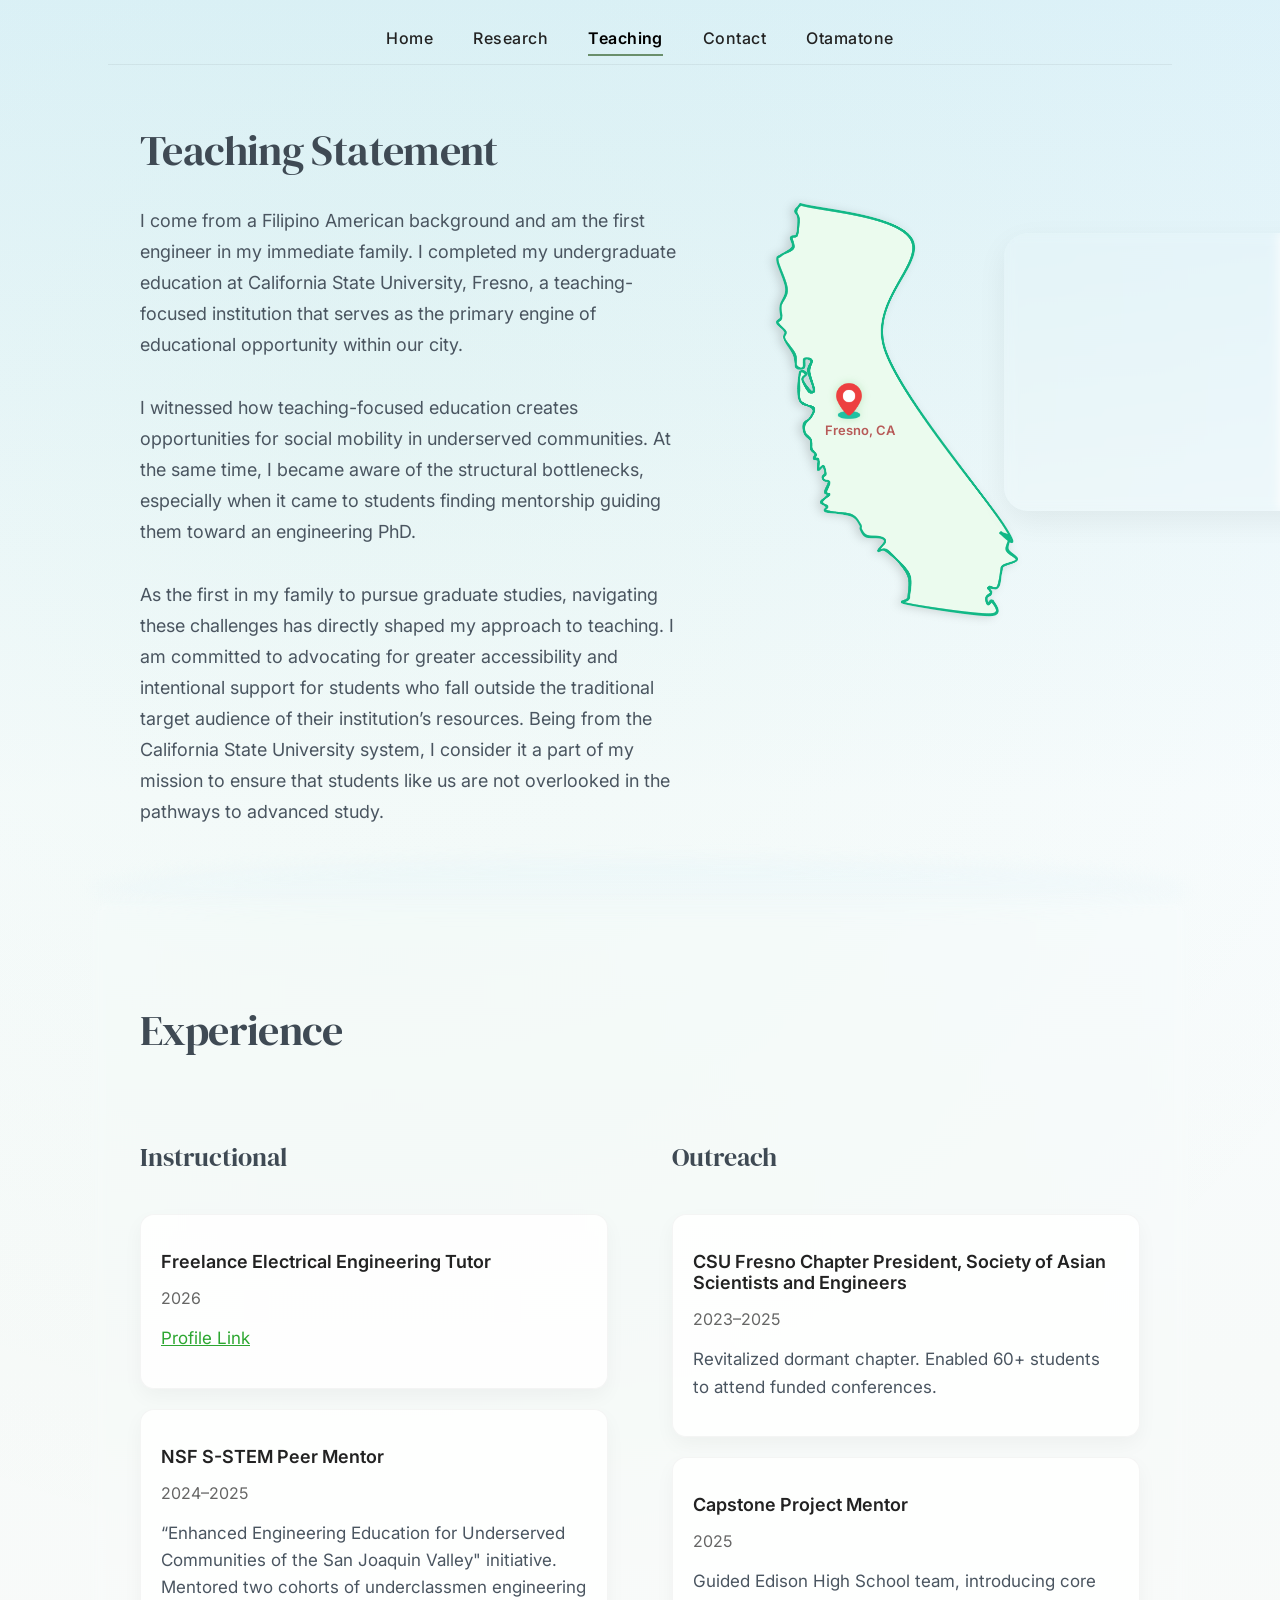
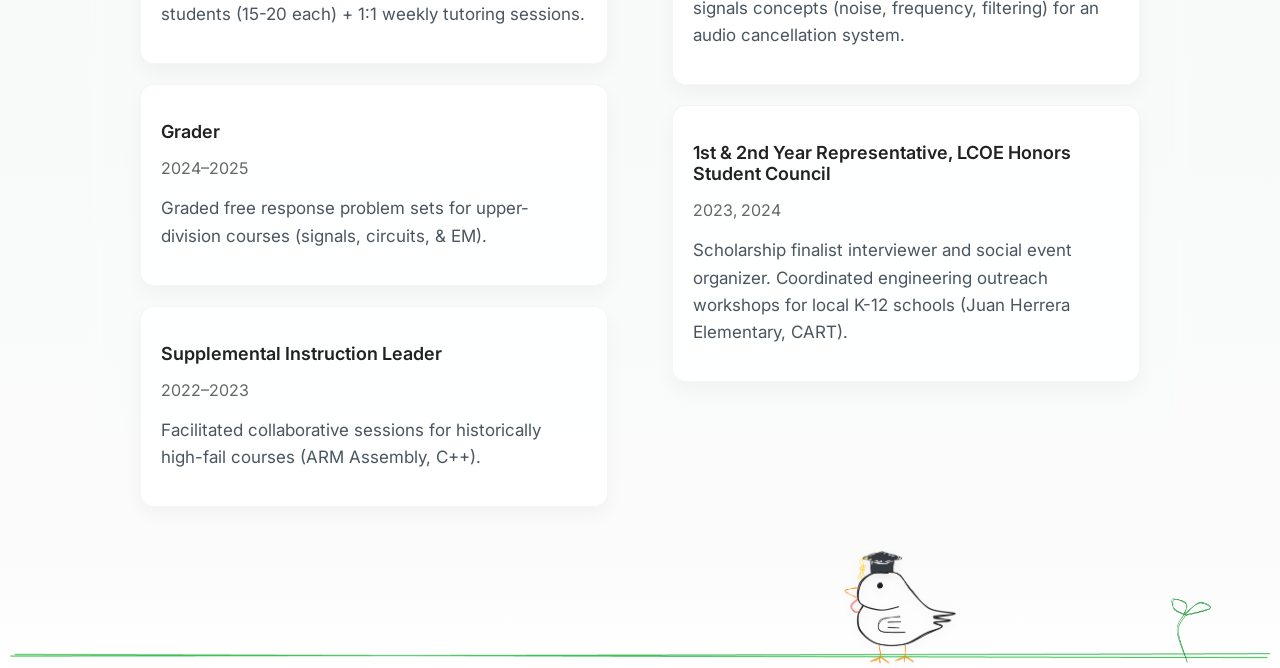
==== teaching.html @ c02e7fc0 "Add files via upload" ====
<!DOCTYPE html>
<html lang="en">
<head>
    <meta charset="UTF-8">
    <meta name="viewport" content="width=device-width, initial-scale=1.0">
    <link rel="stylesheet" href="style.css">
    <title>Joseph Igot</title>
    <link href="https://fonts.googleapis.com/css2?family=DM+Serif+Display&display=swap" rel="stylesheet">
    <link
    rel="stylesheet"
    href="https://cdnjs.cloudflare.com/ajax/libs/font-awesome/6.5.2/css/all.min.css"/>
    <link href="https://fonts.googleapis.com/css2?family=Inter&display=swap" rel="stylesheet">

</head>
<body class="teaching-page">

    <!-- Site Header -->
    <header>
        <div class="navigation">
            <nav>
                <a href="index.html">Home</a>
                <a href="research.html">Research</a>
                <a href="teaching.html" class="active">Teaching</a>
                <a href="mailto:ji32@rice.edu?subject=Website%20Contact">Contact</a>
                <a href="otamatone.html">Otamatone</a>
            </nav>
        </div>
    </header>

    <!-- Homepage -->
    <section id = "teaching">
        <div class="teaching-top" id="teaching-top">
            <div class="teaching-statement">
                <h1 class="teaching-statement-title">Teaching Statement</h1>
                <p class="teaching-statement-text">
                    I come from a Filipino American background and am the first engineer
                    in my immediate family. I completed my undergraduate education at 
                    California State University, Fresno, a teaching-focused institution that 
                    serves as the primary engine of educational opportunity within our city.
                </p>
                <p class="teaching-statement-text">
                    I witnessed how teaching-focused education creates opportunities for social 
                    mobility in underserved communities. At the same time, I became aware of the 
                    structural bottlenecks, especially when it came to students finding mentorship 
                    guiding them toward an engineering PhD.
                </p>
                <p class="teaching-statement-text">
                    As the first in my family to pursue graduate studies, navigating these challenges 
                    has directly shaped my approach to teaching. I am committed to advocating for greater 
                    accessibility and intentional support for students who fall outside the traditional 
                    target audience of their institution’s resources. Being from the California State 
                    University system, I consider it a part of my mission to ensure that students like us 
                    are not overlooked in the pathways to advanced study.
                </p>
            </div>

            <div class="california">
                <div class="california-figure">
                    <div class="california-visual">
                        <img src="pictures/california.png" class="california-map" alt="California outline">

                        <button
                            class="california-pin"
                            type="button"
                            aria-label="Show Fresno State gallery"
                            aria-expanded="false"
                            aria-controls="fresno-gallery">
                            <img src="pictures/pin.png" alt="">
                        </button>

                        <div class="map-label">Fresno, CA</div>
                    </div>

                    <div class="map-gallery" id="fresno-gallery" aria-hidden="true">
                        <button class="gallery-arrow gallery-prev" type="button" aria-label="Previous image">‹</button>

                        <div class="gallery-track">
                            <img src="pictures/fresno-1.jpg" class="gallery-image active" alt="Aerial view of Fresno State campus">
                            <img src="pictures/fresno-2.jpg" class="gallery-image" alt="Graduation portrait">
                            <img src="pictures/fresno-3.jpg" class="gallery-image" alt="Society of Asian Scientists and Engineers">
                            <img src="pictures/fresno-4.jpg" class="gallery-image" alt="Supplemental instruction">
                            <img src="pictures/fresno-5.jpg" class="gallery-image" alt="Math research group">
                        </div>

                        <button class="gallery-arrow gallery-next" type="button" aria-label="Next image">›</button>

                        <div class="gallery-dots">
                            <button class="gallery-dot active" type="button" aria-label="Go to image 1"></button>
                            <button class="gallery-dot" type="button" aria-label="Go to image 2"></button>
                            <button class="gallery-dot" type="button" aria-label="Go to image 3"></button>
                            <button class="gallery-dot" type="button" aria-label="Go to image 4"></button>
                            <button class="gallery-dot" type="button" aria-label="Go to image 5"></button>
                        </div>
                    </div>
                </div>
            </div>
        </div>
       
        <div class="teaching-experience" id="teaching-experience">
            <h1 class="teaching-experience-title">Experience</h1>
            <div class="teaching-experience-columns">
                <div class="teaching-experience-group">
                    <h2 class="teaching-experience-group-title">Instructional</h2>

                    <div class="teaching-experience-cards">
                        <div class="teaching-experience-card">
                            <p class="teaching-experience-card-title">Freelance Electrical Engineering Tutor</p>
                            <p class="teaching-experience-card-dates">2026</p>
                            <p class="teaching-experience-card-description"><a href="https://www.wyzant.com/Tutors/Joseph-SignalsAndSystems">Profile Link</a></p>
                        </div>

                        <div class="teaching-experience-card">
                            <p class="teaching-experience-card-title">NSF S-STEM Peer Mentor</p>
                            <p class="teaching-experience-card-dates">2024–2025</p>
                            <p class="teaching-experience-card-description">“Enhanced Engineering Education for Underserved Communities of the San Joaquin Valley" initiative. Mentored two cohorts of underclassmen engineering students (15-20 each) + 1:1 weekly tutoring sessions.</p>
                        </div>

                        <div class="teaching-experience-card">
                            <p class="teaching-experience-card-title">Grader</p>
                            <p class="teaching-experience-card-dates">2024–2025</p>
                            <p class="teaching-experience-card-description">Graded free response problem sets for upper-division courses (signals, circuits, & EM).</p>
                        </div>

                        <div class="teaching-experience-card">
                            <p class="teaching-experience-card-title">Supplemental Instruction Leader</p>
                            <p class="teaching-experience-card-dates">2022–2023</p>
                            <p class="teaching-experience-card-description">Facilitated collaborative sessions for historically high-fail courses (ARM Assembly, C++).</p>
                        </div>
                    </div>
                </div>

                <div class="teaching-experience-group">
                    <h2 class="teaching-experience-group-title">Outreach</h2>

                    <div class="teaching-experience-cards">
                        <div class="teaching-experience-card">
                            <p class="teaching-experience-card-title">CSU Fresno Chapter President, Society of Asian Scientists and Engineers</p>
                            <p class="teaching-experience-card-dates">2023–2025</p>
                            <p class="teaching-experience-card-description">Revitalized dormant chapter. Enabled 60+ students to attend funded conferences.</p>
                        </div>

                        <div class="teaching-experience-card">
                            <p class="teaching-experience-card-title">Capstone Project Mentor</p>
                            <p class="teaching-experience-card-dates">2025</p>
                            <p class="teaching-experience-card-description">Guided Edison High School team, introducing core signals concepts (noise, frequency, filtering) for an audio cancellation system.</p>
                        </div>

                        <div class="teaching-experience-card">
                            <p class="teaching-experience-card-title">1st & 2nd Year Representative, LCOE Honors Student Council</p>
                            <p class="teaching-experience-card-dates">2023, 2024</p>
                            <p class="teaching-experience-card-description">Scholarship finalist interviewer and social event organizer. Coordinated engineering outreach workshops for local K-12 schools (Juan Herrera Elementary, CART).
</p>
                        </div>
                    </div>
                </div>
            </div>
        </div>

        <div class="ground">
            <img src="pictures/chicken-grad.png" class="ground-chicken">
            <img src="pictures/horizontal_line.png" class="ground-line">
            <img src="pictures/sprout.png" class="ground-sprout">
        </div>

    </section>

    <!-- Future Sections -->

<script src="script.js"></script>
</body>
</html>
---- style.css ----
/* =========================
   Base / Global Styles
   ========================= */

html {
    -webkit-text-size-adjust: 100%;
    text-size-adjust: 100%;
    scroll-behavior: smooth;
}

body {
    margin: 0;
    min-height: calc(100vh - 90px);
    color: #3f4a54;
    font-family: 'Inter', sans-serif;
    background:
        radial-gradient(circle at top center, rgba(44, 166, 48, 0.05), transparent 60%),
        linear-gradient(to bottom, #def2fa 0%, #ffffff 48%);
    background-repeat: no-repeat;
    -webkit-font-smoothing: antialiased;
    text-rendering: optimizeLegibility;
}

img {
    display: block;
    max-width: 100%;
}

a {
    color: #2ca630;
}

::selection {
    background: rgba(44, 166, 48, 0.18);
}


/* =========================
   Site Header / Navigation
   ========================= */

.navigation {
    max-width: 1000px;
    margin: 0 auto 6px;
    padding: 24px 32px 12px;
    border-bottom: 1px solid rgba(0, 0, 0, 0.06);
}

.navigation nav {
    display: flex;
    align-items: center;
    justify-content: center;
    gap: 40px;
}

.navigation a {
    position: relative;
    padding: 4px 0;
    color: #222;
    font-size: 16px;
    font-weight: 500;
    letter-spacing: 0.03em;
    text-decoration: none;
    transition: color 0.2s ease, transform 0.2s ease;
}

.navigation a:hover {
    color: #3f4a54;
    transform: translateY(-1px);
}

.navigation a::after {
    content: "";
    position: absolute;
    left: 0;
    bottom: -4px;
    width: 0;
    height: 2px;
    background-color: #6a8f6b;
    transition: width 0.25s ease;
}

.navigation a:hover::after {
    width: 100%;
}

.navigation a.active {
    color: #000;
    font-weight: 600;
}

.navigation a.active::after {
    width: 100%;
}

@media (max-width: 800px) {
    .navigation {
        padding: 16px 10px 10px;
    }

    .navigation nav {
        display: flex;
        flex-wrap: wrap;
        justify-content: center;
        gap: 8px 12px;
    }

    .navigation a {
        font-size: 14px;
        letter-spacing: 0.01em;
    }

    .navigation a.active {
        font-weight: 600;
    }
}

/* =========================
   Ground Motif
   ========================= */

@property --scale {
    syntax: "<number>";
    inherits: false;
    initial-value: 1;
}

.ground {
    position: relative;
    width: 100%;
    margin-top: 88px;
}

.ground-line {
    display: block;
    width: 100%;
    animation: groundBounce 3s ease-in-out infinite;
}

.ground-chicken {
    position: absolute;
    right: 25%;
    bottom: 0;
    width: 120px;
    transform-origin: center bottom;
    --scale: 1;
    animation: chickenBob 3.2s ease-in-out infinite;
    filter: drop-shadow(0px 3px 4px rgba(0, 0, 0, 0.08));
}

.ground-chicken:hover {
    --scale: 1.08;
}

.ground-clover {
    position: absolute;
    left: 10%;
    bottom: 0;
    width: 60px;
    transform-origin: center bottom;
    --scale: 1;
    --sway: 1;
    animation: plantSwayLeft 5.2s ease-in-out infinite;
}



.ground-clover:hover {
    --scale: 1.08;
}

.ground-sprout {
    position: absolute;
    right: 5%;
    bottom: 0;
    width: 50px;
    transform-origin: center bottom;
    --scale: 1;
    --sway: 1;
    animation: plantSwayRight 5.2s ease-in-out infinite;
}

.ground-sprout:hover {
    --scale: 1.08;
}

/* =========================
   Hero Section
   ========================= */

.hero {
    display: flex;
    align-items: center;
    justify-content: center;
    gap: 40px;

    max-width: 1000px;
    margin: 0 auto 24px;
    padding: 56px 48px 0;

    animation: fadeLift 0.7s ease both;
    animation-delay: 0.08s;
}

.hero-media {
    display: flex;
    flex-direction: column;
    align-items: center;
}

.hero-media img {
    width: 260px;
    max-width: 900px;
    margin-right: 0;
    border-radius: 50%;
    box-shadow: 0 10px 30px rgba(0, 0, 0, 0.08);
}

.social-icons {
    display: flex;
    justify-content: center;
    gap: 18px;
    margin-top: 18px;
}

.social-icons a {
    color: #4a5560;
    font-size: 28px;
    transition: color 0.2s ease, transform 0.2s ease;
}

.social-icons a:hover {
    color: #2ca630;
    transform: translateY(-2px);
}

.hero-title {
    margin-bottom: 0.45em;
    font-family: "DM Serif Display", serif;
    font-size: 3.3rem;
    font-weight: 400;
    line-height: 1;
    letter-spacing: -0.025em;
    text-align: left;
    text-decoration: underline;
    text-decoration-color: #2ca630;
    text-decoration-thickness: 2px;
    text-underline-offset: 5px;
}

.hero-text {
    max-width: 680px;
    color: #4a5560;
    font-size: 18px;
    line-height: 1.72;
}

/* =========================
   Research
   ========================= */

.research-information {
    display: flex;
    flex-direction: column;
    align-items: flex-start;
    justify-content: center;
    max-width: 1000px;
    margin: 0 auto 40px;
    padding: 56px 48px 0;
    animation: fadeLift 0.7s ease both
}

.research-information-title {
    margin: 0 0 0.75em 0;
    font-family: "DM Serif Display", serif;
    font-size: 2.6rem;
    font-weight: 400;
    line-height: 1.15;
    letter-spacing: -0.015em;
    text-align: left;
}

.research-information h1 {
    margin-bottom: 16px; /* or even 8px */
}

.research-information p {
    line-height: 2;
}

.projects {
    max-width: 1000px;
    margin: 0 auto;
    padding: 24px 48px 0;
}

.projects-section-title {
    margin: 0 0 24px;
    font-family: "DM Serif Display", serif;
    font-size: 2rem;
    font-weight: 400;
    color: #3f4a54;
}

.project-card {
    margin-bottom: 28px;
    padding: 24px 28px;
    border-radius: 18px;
    background: rgba(255, 255, 255, 0.68);
    box-shadow: 0 12px 30px rgba(0, 0, 0, 0.05);
}

.project-header {
    display: flex;
    align-items: center;
    justify-content: space-between;
    margin-bottom: 12px;
}

.project-title,
.project-date {
    margin: 0;
}

.project-title {
    font-size: 1.35rem;
    line-height: 1.25;
    color: #3f4a54;
}

.project-date {
    font-size: 1rem;
    font-weight: 400;
    color: #7a8792;
    white-space: nowrap;
}

.project-card p {
    margin: 0;
    color: #4a5560;
    font-size: 16px;
    line-height: 1.65;
}


/* =========================
   Teaching
   ========================= */

/* Override of the base body gradient */
.teaching-page {
    background:
        radial-gradient(circle at 30% 18%, rgba(44, 166, 48, 0.04), transparent 58%),
        linear-gradient(
            to bottom,
            #def2fa 0%,
            #f8fcfe 35%,
            #f7faf9 60%,
            #fafbfa 95%,
            #ffffff 100%
        );
        background-repeat: no-repeat;
    }



.teaching-top {
    display: flex;
    align-items: flex-start;
    justify-content: center;
    gap: 80px;

    max-width: 1000px;
    margin: 0 auto 40px;
    padding: 56px 48px 0;
}

.teaching-statement {
    flex: 1.2;
    max-width: 680px;
    animation: fadeLift 0.7s ease both;
    animation-delay: 0.08s;
}

.teaching-statement-title {
    margin: 0 0 0.75em 0;
    font-family: "DM Serif Display", serif;
    font-size: 2.6rem;
    font-weight: 400;
    line-height: 1.15;
    letter-spacing: -0.015em;
    text-align: left;
}

.teaching-statement-text {
    margin-bottom: 1.8em;
    color: #4a5560;
    font-size: 18px;
    line-height: 1.72;
}

.california {
    display: flex;
    flex: 0.8;
    align-items: flex-start;
    justify-content: center;
    padding-top: 72px;
    animation: slideInRightSoft 0.85s ease both;
    animation-delay: 0.18s;
}

.california-visual {
    transition: transform 0.3s ease;
}

.california-visual:hover {
    transform: translateY(-3px);
}

.california-figure {
    position: relative;
    width: min(520px, 100%);
    min-height: 420px;
}

.california-figure::after {
    content: "";
    position: absolute;
    top: 8%;
    left: 63%;
    max-width: calc(100vw - 40px);
    width: 330px;
    height: 278px;
    z-index: 1;
    border-radius: 24px;
    background: rgba(255, 255, 255, 0.05);
    backdrop-filter: blur(6px);
    box-shadow: 0 10px 30px rgba(0, 0, 0, 0.06);
    pointer-events: none;
}

.california-map {
    display: block;
    width: 100%;
    max-width: 250px;
    height: auto;
    filter: drop-shadow(-4px 1px 5px rgba(0, 0, 0, 0.14));
}

.california-pin {
    position: absolute;
    top: 48%;
    left: 21%;
    z-index: 3;

    width: 40px;
    height: 40px;
    padding: 0;
    border: 0;

    cursor: pointer;
    background: transparent;
    transform: translate(-50%, -50%);
    transition: transform 0.25s ease, filter 0.25s ease;
    animation: pinPulse 2.2s ease-in-out infinite;
    filter: drop-shadow(0 0 4px rgba(44, 166, 48, 0.22));
}

.california-pin img {
    display: block;
    width: 100%;
    height: auto;
}

.california-pin:hover,
.california-pin:focus-visible {
    transform: translate(-50%, -50%) scale(1.12);
    filter: drop-shadow(0 0 8px rgba(44, 166, 48, 0.38));
}

.map-label {
    position: absolute;
    top: 55%;
    left: 24%;
    transform: translate(-50%, -50%);
    pointer-events: none;
    color: #af3f3f;
    font-size: 13px;
    font-weight: 600;
    opacity: 0.85;
}

.map-gallery {
    position: absolute;
    top: 8%;
    left: 63%;
    z-index: 2;
    max-width: calc(100vw - 40px);
    width: 330px;
    padding: 14px 14px 18px;
    border-radius: 24px;

    background: rgba(255, 255, 255, 0.72);
    backdrop-filter: blur(10px);
    box-shadow: 0 18px 40px rgba(0, 0, 0, 0.08);

    opacity: 0;
    visibility: hidden;
    transform: translateY(10px) scale(0.98);
    transition:
        opacity 0.25s ease,
        transform 0.25s ease,
        visibility 0.25s ease;
}

.california-figure:hover .map-gallery,
.california-figure:focus-within .map-gallery,
.california-figure.gallery-open .map-gallery {
    opacity: 1;
    visibility: visible;
    transform: translateY(0) scale(1);
}

.california-figure:hover::after,
.california-figure:focus-within::after,
.california-figure.gallery-open::after {
    opacity: 0;
}

.gallery-track {
    position: relative;
    width: 100%;
    aspect-ratio: 5 / 4;
    overflow: hidden;
    border-radius: 20px;
    background: #eef3f6;
}

.gallery-image {
    position: absolute;
    inset: 0;
    width: 100%;
    height: 100%;
    object-fit: contain;
    opacity: 0;
    transform: scale(0.8);
    transition: opacity 0.3s ease, transform 0.3s ease;
}

.gallery-image.active {
    opacity: 1;
    transform: scale(1);
}

.gallery-arrow {
    position: absolute;
    top: 50%;
    z-index: 4;

    width: 38px;
    height: 38px;
    border: 0;
    border-radius: 999px;

    cursor: pointer;
    background: rgba(255, 255, 255, 0.92);
    box-shadow: 0 6px 16px rgba(0, 0, 0, 0.12);

    font-size: 24px;
    line-height: 1;
    transform: translateY(-50%);
}

.gallery-prev {
    left: 22px;
}

.gallery-next {
    right: 22px;
}

.gallery-dots {
    display: flex;
    justify-content: center;
    gap: 10px;
    margin-top: 12px;
}

.gallery-dot {
    width: 8px;
    height: 8px;
    border: 0;
    border-radius: 999px;
    cursor: pointer;
    background: #111;
    opacity: 0.28;
}

.gallery-dot.active {
    opacity: 1;
}


/* =========================
   Teaching Responsive
   ========================= */

@media (max-width: 800px) {
    .teaching-top {
        flex-direction: column;
        gap: 32px;
        padding: 40px 20px 0;
    }

    .california {
    display: none;
  }
}


/* =========================
   Teaching Experience (New)
   ========================= */

.teaching-experience::before {
    content: "";
    display: block;
    height: 40px;
    margin-bottom: 16px;

    background: linear-gradient(
        to bottom,
        rgba(222, 242, 250, 0.8),
        rgba(247, 250, 249, 0)
    );

    border-radius: 50%;
    filter: blur(8px);
    opacity: 0.4;

    position: absolute;
    top: -40px;
    left: 0;
    width: 100%;
    height: 60px;
    pointer-events: none;
}

.teaching-experience {
    display: flex;
    flex-direction: column;
    align-items: flex-start;
    gap: 32px;
    max-width: 1000px;
    margin: 0 auto 40px;
    padding: 56px 48px 0;
        background:
        linear-gradient(
            to top,
            rgba(0, 0, 0, 0.06) 0%,
            rgba(0, 0, 0, 0.03) 35%,
            rgba(0, 0, 0, 0.06) 0%,
        ),
        #f6faf8;

    border-radius: 24px;
    backdrop-filter: blur(6px);
    border-radius: 24px;
    padding: 72px 48px 48px;

     animation: fadeLift 0.7s ease both;
     animation-delay: 0.08s;
}




/* Section title */
.teaching-experience-title {
    font-family: "DM Serif Display", serif;
    font-size: 2.6rem;
    font-weight: 400;
    line-height: 1.15;
    letter-spacing: -0.015em;
}

/* Two-column layout */
.teaching-experience-columns {
    display: flex;
    gap: 64px;
    width: 100%;
}

/* Each column */
.teaching-experience-group {
    flex: 1;
    display: flex;
    flex-direction: column;
    gap: 20px;
}

/* Column titles */
.teaching-experience-group-title {
    font-family: "DM Serif Display", serif;
    font-size: 1.6rem;
    font-weight: 400;
    line-height: 1.2;
}

/* Card container */
.teaching-experience-cards {
    display: flex;
    flex-direction: column;
    gap: 20px;
}

/* Individual card */
.teaching-experience-card {
    padding: 18px 20px;
    border-radius: 14px;

    background: rgba(255, 255, 255, 0.85);
    border: 1px solid rgba(0, 0, 0, 0.04);
    backdrop-filter: blur(8px);

    box-shadow: 0 8px 20px rgba(0, 0, 0, 0.04);

    transition: transform 0.2s ease, box-shadow 0.2s ease;
}

/* Subtle hover interaction */
.teaching-experience-card:hover {
    transform: translateY(-3px);
    box-shadow: 0 12px 26px rgba(0, 0, 0, 0.08);
}

/* Card text styles */
.teaching-experience-card-title {
    font-family: 'Inter', sans-serif;
    font-size: 18px;
    font-weight: 600;
    color: #222;
    margin-bottom: 4px;
}

.teaching-experience-card-dates {
    font-family: 'Inter', sans-serif;
    font-size: 16px;
    color: #666665;
    margin-bottom: 6px;
}

.teaching-experience-card-description {
    font-family: 'Inter', sans-serif;
    font-size: 17px;
    color: #4a5560;
    line-height: 1.6;
}

@media (max-width: 800px) {
    .teaching-experience-columns {
        flex-direction: column;
        gap: 40px;
    }
}

/* =========================
   Otamatone
   ========================= */

.party {
    background: linear-gradient(
        to right,
        #fbe6f0,
        #e7fcfa,
        #e9e6fb,
        #fef0e3,
        #e2ffdf,
        #fef0e3,
        #e9e6fb,
        #e7fcfa,
        #fbe6f0
    );
    background-size: 200% 100%;
    animation: backgroundPan 10s linear infinite;
}

@keyframes backgroundPan {
    from {
        background-position: 0%;
    }
    to {
        background-position: -200%;
    }
}

@keyframes backgroundPan {
    from {
        background-position: 0% center;
    }

    to {
        background-position: -200% center;
    }
}


#scene {
    position: relative;
    width: 100vw;
    height: 90vh;
    overflow: hidden;
}

.tile {
  opacity: 0.4;
  position: relative;
}

.tile:before {
    background-color: rgb(225, 253, 255);
    opacity: 0.4;
    content: "";
    position: absolute;
    inset: 0.5px
}

.tile:hover {
    opacity: 0.6;
}

#tiles {
    height: 100vh;
    width: 100vw;
    display: grid;
    grid-template-columns: repeat(var(--columns), 1fr);
    grid-template-rows: repeat(var(--rows), 1fr);
}

#scene .ground {
    position: absolute;
    left: 0;
    bottom: 0;
    width: 100%;
    z-index: 2;
}

#scene .spotlight {
    position: absolute;
    left: 33%;
    bottom: 25%;
    width: 35%;
    z-index: 2;
    pointer-events: auto;
    animation: otamatoneHop 1.57s ease-in-out infinite;
}

#scene .otamatone-dancer {
    width: 100%;
    --scale: 1;
    transform-origin: center bottom;
    transition: transform 0.2s ease;
    animation: otamatoneFlip 1.57s steps(1) infinite;
}


#scene .otamatone-dancer img {
    display: block;
    width: 100%;
    animation: otamatoneWobble 0.393s ease-in-out infinite alternate;
}

#scene .spotlight:hover .otamatone-dancer {
    --scale: 1.08;
}

#scene .ground-clover,
#scene .ground-sprout {
    --sway: 2; /* increase intensity */
}

#scene .ground-clover,
#scene .ground-sprout {
    --sway: 4;
    animation-duration: 1.57s;
}

#scene .ground-chicken {
    animation: chickenDance 1.57s ease-in-out infinite;
}

/* =========================
   Instagram Panel
   ========================= */

.instagram-panel {
    position: absolute;
    left: 18%;
    top: 40%;
    transform: translateY(-50%);
    width: min(28vw, 340px);
    min-width: 220px;
    max-width: 340px;
    z-index: 3;
}

.ig-card {
    width: 100%;
    padding: clamp(14px, 2vw, 22px);

    /* more "glass", less flat white */
    background: rgba(255, 255, 255, 0.35);
    backdrop-filter: blur(12px);
    -webkit-backdrop-filter: blur(12px);

    border-radius: clamp(16px, 2vw, 22px);

    /* subtle edge instead of heavy box */
    border: 1px solid rgba(255, 255, 255, 0.3);

    text-align: center;

    /* softer, more diffused shadow */
    box-shadow: 
        0 8px 20px rgba(0, 0, 0, 0.12),
        0 2px 6px rgba(0, 0, 0, 0.08);

    font-family: 'Inter', sans-serif;
    box-sizing: border-box;
}

.card::before {
  content: "";
  position: absolute;
  inset: -4px;
  background: conic-gradient(
    from 0deg,
    transparent 0%,
    transparent 40%,
    rgba(255,255,255,0.9) 48%,
    white 50%,
    rgba(255,255,255,0.9) 52%,
    transparent 60%,
    transparent 100%
    );
  animation: spin 3s linear infinite;
}

.card::after {
  content: "";
  position: absolute;
  inset: 4px;
  background: #111; /* your card background */
  border-radius: 14px;
}

@keyframes spin {
  to {
    transform: rotate(360deg);
  }
}

.ig-avatar {
    width: clamp(64px, 7vw, 96px);
    height: clamp(64px, 7vw, 96px);
    border-radius: 50%;
    margin: 0 auto 10px;
    object-fit: cover;
}

.ig-card h3 {
    margin: 0 0 8px;
    font-size: clamp(1rem, 1.6vw, 1.3rem);
}

.ig-card p {
    margin: 0;
    font-size: clamp(0.9rem, 1.2vw, 1rem);
    line-height: 1.4;
}

.ig-button {
    display: inline-block;
    margin-top: 12px;
    padding: clamp(9px, 1vw, 11px) clamp(16px, 1.6vw, 20px);
    background: #E1306C;
    color: white;
    text-decoration: none;
    border-radius: 999px;
    font-weight: bold;
    font-size: clamp(0.88rem, 1.1vw, 0.98rem);
    transition: background 0.2s ease, transform 0.2s ease;
}

.ig-button:hover {
    background: #c72a5f;
    transform: translateY(-1px);
}

@media (max-width: 900px) {
    .instagram-panel {
        left: 24px;
        top: 22%;
        width: min(34vw, 300px);
        min-width: 200px;
    }
}

@media (max-width: 700px) {
    .instagram-panel {
        position: static;
        transform: none;
        width: min(92vw, 360px);
        min-width: 0;
        margin: 20px auto 0;
    }
}

/* =========================
   Bragging
   ========================= */

.bragging {
    position: absolute;
    color: #525a62;
    font-size: 18px;
    line-height: 1.72;
    max-width: 400px;
    left: 65%;
    top:25%;
    z-index: 3;
    transform: translateX(-40px);
    animation: fadeSlideIn 1s ease-out forwards;
    text-shadow: 0 2px 8px rgba(0, 0, 0, 0.15);
}   

.bragging:hover {
    text-shadow: 0 4px 12px rgba(224, 235, 158, 0.376);
    transform: translateX(-40px) translateY(-2px);
}

.bragging h3 {
    font-family: "DM Serif Display", serif;
    font-weight: 200;
    color:#525a62;
}

/* TEXT sits on top */
.bragging h3,
.bragging p {
  position: relative;
  z-index: 2;
}

.bragging p {
    font-family: 'Inter', sans-serif;
    font-size: 16px; 
}

/* PARTICLE LAYER */
.particle-field {
  position: absolute;
  inset: 0;             /* fill entire bragging div */
  z-index: 1;
  pointer-events: none; /* don't block clicks */
}

.particle-field {
  position: absolute;
  inset: 0;
  z-index: 1;
  pointer-events: none;
}

.bubble {
  position: absolute;
  bottom: -30px;
  left: var(--x);
  width: var(--size);
  height: var(--size);
  border-radius: 50%;
  box-shadow: 0 0 10px rgba(255,255,255,0.2);
  opacity: 0;
  animation: bubbleFloat 6s ease-in infinite;
  animation-delay: var(--delay);
}

@keyframes bubbleFloat {
  0% {
    transform: translateY(0) translateX(0) scale(0.7);
    opacity: 0;
  }
  15% {
    opacity: 0.7;
  }
  50% {
    transform: translateY(-120px) translateX(20px) scale(1);
  }
  100% {
    transform: translateY(-260px) translateX(-10px) scale(1.1);
    opacity: 0;
  }
}

/* =========================
   Play button
   ========================= */

#music-btn {
    position: absolute;
    top: 73%;
    right: 44%;
    background: #ffcc00;
    border: none;
    padding: 10px 16px;
    font-family: 'Inter', sans-serif;
    font-size: 16px;
    border-radius: 8px;
    cursor: pointer;
    box-shadow: 0 4px 0 #cc9900;
}

#music-btn:active {
    transform: translateY(2px);
    box-shadow: 0 2px 0 #cc9900;
}



/* =========================
   Animations
   ========================= */

@keyframes chickenDance {
    /* START: facing LEFT (default image) */
    0% {
        transform: translateX(0) translateY(0) scaleX(1) scale(var(--scale));
    }

    /* hop left 1 */
    12.5% {
        transform: translateX(-20px) translateY(-15px) scaleX(1) scale(var(--scale));
    }

    /* land left 1 */
    25% {
        transform: translateX(-40px) translateY(0) scaleX(1) scale(var(--scale));
    }

    /* hop left 2 */
    37.5% {
        transform: translateX(-60px) translateY(-15px) scaleX(1) scale(var(--scale));
    }

    /* land left 2 */
    50% {
        transform: translateX(-80px) translateY(0) scaleX(1) scale(var(--scale));
    }

    /* TURN AROUND (face right) */
    50.01% {
        transform: translateX(-80px) translateY(0) scaleX(-1) scale(var(--scale));
    }

    /* hop right 1 */
    62.5% {
        transform: translateX(-60px) translateY(-15px) scaleX(-1) scale(var(--scale));
    }

    /* land right 1 */
    75% {
        transform: translateX(-40px) translateY(0) scaleX(-1) scale(var(--scale));
    }

    /* hop right 2 */
    87.5% {
        transform: translateX(-20px) translateY(-15px) scaleX(-1) scale(var(--scale));
    }

    /* back to start */
    100% {
        transform: translateX(0) translateY(0) scaleX(-1) scale(var(--scale));
    }
}

@keyframes fadeLift {
    0% {
        opacity: 0;
        transform: translateY(10px);
    }

    100% {
        opacity: 1;
        transform: translateY(0);
    }
}

@keyframes groundBounce {
    0% {
        transform: translateY(0);
    }
    25% {
        transform: translateY(1px); /* sink */
    }
    50% {
        transform: translateY(0);
    }
    75% {
        transform: translateY(0px); /* slight rise */
    }
    100% {
        transform: translateY(0);
    }
}

@keyframes chickenBob {
    0% {
        transform: translateY(0px) scale(var(--scale));
    }

    50% {
        transform: translateY(-4px) scale(var(--scale));
    }

    100% {
        transform: translateY(0px) scale(var(--scale));
    }
}

@keyframes plantSwayLeft {
    0%   { transform: rotate(0deg) scale(var(--scale)); }
    25%  { transform: rotate(calc(-4deg * var(--sway))) scale(var(--scale)); }
    50%  { transform: rotate(calc(3deg * var(--sway))) scale(var(--scale)); }
    75%  { transform: rotate(calc(-2deg * var(--sway))) scale(var(--scale)); }
    100% { transform: rotate(0deg) scale(var(--scale)); }
}

@keyframes plantSwayRight {
    0%   { transform: rotate(0deg) scale(var(--scale)); }
    25%  { transform: rotate(calc(3deg * var(--sway))) scale(var(--scale)); }
    50%  { transform: rotate(calc(-4deg * var(--sway))) scale(var(--scale)); }
    75%  { transform: rotate(calc(2deg * var(--sway))) scale(var(--scale)); }
    100% { transform: rotate(0deg) scale(var(--scale)); }
}

@keyframes pinPulse {
    0%,
    100% {
        transform: translate(-50%, -50%) scale(1);
    }

    50% {
        transform: translate(-50%, -50%) scale(1.08);
    }
}

@keyframes slideInRightSoft {
    0% {
        opacity: 0;
        transform: translateX(24px);
    }

    100% {
        opacity: 1;
        transform: translateX(0);
    }
}

@keyframes otamatoneHop {
    0% {
        transform: translateX(0) translateY(0);
    }
    20% {
        transform: translateX(20px) translateY(-28px);
    }
    40% {
        transform: translateX(60px) translateY(0);
    }
    50% {
        transform: translateX(60px) translateY(0);
    }
    70% {
        transform: translateX(20px) translateY(-28px);
    }
    90% {
        transform: translateX(0) translateY(0);
    }
    100% {
        transform: translateX(0) translateY(0);
    }
}

@keyframes otamatoneFlip {
    0%, 49% {
        transform: scaleX(1) scale(var(--scale));
    }
    50%, 100% {
        transform: scaleX(-1) scale(var(--scale));
    }
}

@keyframes otamatoneWobble {
    from {
        transform: rotate(-3deg);
    }
    to {
        transform: rotate(3deg);
    }
}

/* Fade + slide in */
@keyframes fadeSlideIn {
  to {
    opacity: 1;
    transform: translateX(0);
  }
}

/* Shiny sweep effect */
.award-text::after {
  content: "";
  position: absolute;
  top: 0;
  left: -100%;
  width: 50%;
  height: 100%;
  background: linear-gradient(
    120deg,
    transparent,
    rgba(255, 255, 255, 0.8),
    transparent
  );
  transform: skewX(-25deg);
  animation: shine 1.2s ease-out 0.6s forwards;
}

@keyframes shine {
  to {
    left: 150%;
  }
}
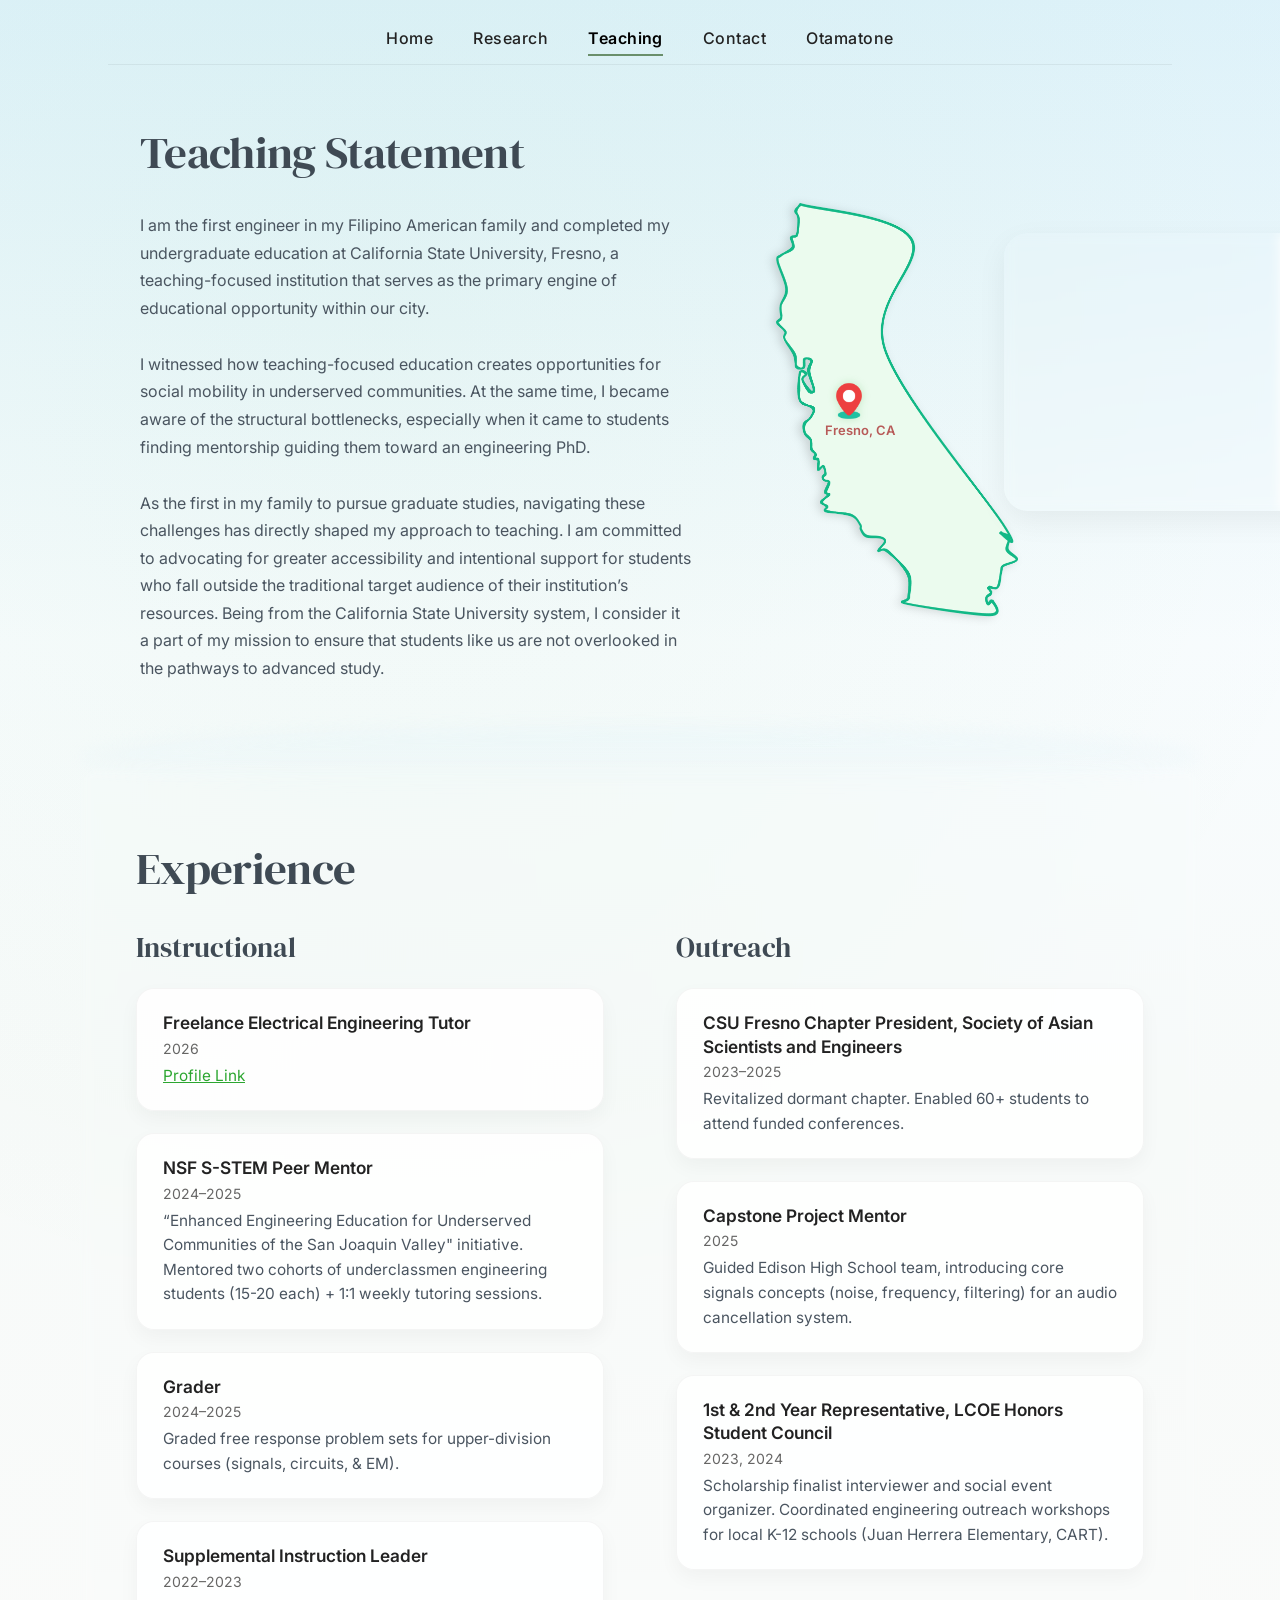
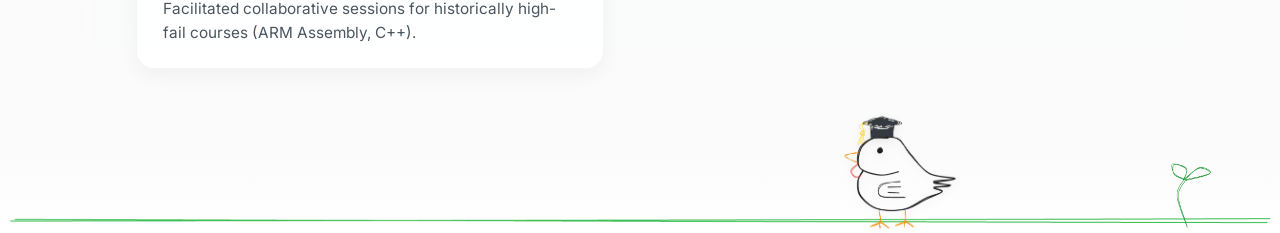
==== commit fb737279: "Updating website size adjustments" ====
--- a/teaching.html
+++ b/teaching.html
@@ -33,8 +33,8 @@
             <div class="teaching-statement">
                 <h1 class="teaching-statement-title">Teaching Statement</h1>
                 <p class="teaching-statement-text">
-                    I come from a Filipino American background and am the first engineer
-                    in my immediate family. I completed my undergraduate education at 
+                    I am the first engineer
+                    in my Filipino American family and completed my undergraduate education at 
                     California State University, Fresno, a teaching-focused institution that 
                     serves as the primary engine of educational opportunity within our city.
                 </p>
--- a/style.css
+++ b/style.css
@@ -192,52 +192,40 @@
     display: flex;
     align-items: center;
     justify-content: center;
-    gap: 40px;
-
-    max-width: 1000px;
+    gap: clamp(28px, 5vw, 72px);
+
+    max-width: min(1120px, 92vw);
     margin: 0 auto 24px;
-    padding: 56px 48px 0;
+    padding: clamp(36px, 6vw, 72px) clamp(24px, 5vw, 56px) 0;
 
     animation: fadeLift 0.7s ease both;
     animation-delay: 0.08s;
 }
 
 .hero-media {
+    flex: 0 1 auto;
     display: flex;
     flex-direction: column;
     align-items: center;
 }
 
 .hero-media img {
-    width: 260px;
-    max-width: 900px;
+    width: clamp(220px, 22vw, 300px);
     margin-right: 0;
     border-radius: 50%;
     box-shadow: 0 10px 30px rgba(0, 0, 0, 0.08);
 }
 
-.social-icons {
-    display: flex;
-    justify-content: center;
-    gap: 18px;
-    margin-top: 18px;
-}
-
-.social-icons a {
-    color: #4a5560;
-    font-size: 28px;
-    transition: color 0.2s ease, transform 0.2s ease;
-}
-
-.social-icons a:hover {
-    color: #2ca630;
-    transform: translateY(-2px);
+.hero-content {
+    flex: 1 1 560px;
+    max-width: 680px;
+    min-width: 0;
 }
 
 .hero-title {
     margin-bottom: 0.45em;
     font-family: "DM Serif Display", serif;
-    font-size: 3.3rem;
+    font-size: clamp(2.7rem, 4vw, 3.5rem);
     font-weight: 400;
     line-height: 1;
     letter-spacing: -0.025em;
@@ -251,8 +239,69 @@
 .hero-text {
     max-width: 680px;
     color: #4a5560;
-    font-size: 18px;
+    font-size: clamp(16px, 1.25vw, 18px);
     line-height: 1.72;
+}
+
+.social-icons {
+    display: flex;
+    justify-content: center;
+    gap: clamp(14px, 2vw, 22px);
+    margin-top: clamp(14px, 2vw, 22px);
+}
+
+.social-icons a {
+    color: #4a5560;
+    font-size: clamp(24px, 2.5vw, 32px);
+    transition: color 0.2s ease, transform 0.2s ease;
+}
+
+.social-icons a:hover {
+    color: #2ca630;
+    transform: translateY(-2px);
+}
+
+@media (max-width: 1000px) {
+    .hero {
+        max-width: 92vw;
+        gap: 32px;
+        padding-left: 32px;
+        padding-right: 32px;
+    }
+
+    .hero-media img {
+        width: 230px;
+    }
+
+    .hero-title {
+        font-size: 2.8rem;
+    }
+
+    .hero-text {
+        font-size: 16.5px;
+        line-height: 1.65;
+    }
+}
+
+@media (max-width: 800px) {
+    .hero {
+        flex-direction: column;
+        text-align: center;
+        padding: 40px 20px 0;
+        gap: 28px;
+    }
+
+    .hero-title {
+        text-align: center;
+    }
+
+    .hero-text {
+        font-size: 16px;
+    }
+
+    .hero-media img {
+        width: 220px;
+    }
 }
 
 /* =========================
@@ -264,47 +313,56 @@
     flex-direction: column;
     align-items: flex-start;
     justify-content: center;
-    max-width: 1000px;
+
+    max-width: min(1000px, 92vw);
     margin: 0 auto 40px;
-    padding: 56px 48px 0;
-    animation: fadeLift 0.7s ease both
+
+    padding: clamp(36px, 6vw, 64px) clamp(24px, 5vw, 56px) 0;
+
+    animation: fadeLift 0.7s ease both;
 }
 
 .research-information-title {
     margin: 0 0 0.75em 0;
     font-family: "DM Serif Display", serif;
-    font-size: 2.6rem;
+
+    font-size: clamp(2.1rem, 3.5vw, 2.8rem);
+
     font-weight: 400;
     line-height: 1.15;
     letter-spacing: -0.015em;
     text-align: left;
 }
 
-.research-information h1 {
-    margin-bottom: 16px; /* or even 8px */
-}
-
-.research-information p {
-    line-height: 2;
+.research-information-text {
+    max-width: 1000px;
+    margin: 0;
+
+    color: #4a5560;
+    font-size: clamp(16px, 1.25vw, 18px);
+    line-height: 1.75;
 }
 
 .projects {
-    max-width: 1000px;
+    max-width: min(1000px, 92vw);
     margin: 0 auto;
-    padding: 24px 48px 0;
+
+    padding: clamp(20px, 3vw, 32px) clamp(24px, 5vw, 56px) 0;
 }
 
 .projects-section-title {
-    margin: 0 0 24px;
+    margin: 0 0 clamp(20px, 3vw, 28px);
+
     font-family: "DM Serif Display", serif;
-    font-size: 2rem;
+    font-size: clamp(1.7rem, 2.7vw, 2.2rem);
     font-weight: 400;
     color: #3f4a54;
 }
 
 .project-card {
-    margin-bottom: 28px;
-    padding: 24px 28px;
+    margin-bottom: clamp(20px, 3vw, 32px);
+    padding: clamp(20px, 3vw, 30px);
+
     border-radius: 18px;
     background: rgba(255, 255, 255, 0.68);
     box-shadow: 0 12px 30px rgba(0, 0, 0, 0.05);
@@ -312,8 +370,10 @@
 
 .project-header {
     display: flex;
-    align-items: center;
+    align-items: baseline;
     justify-content: space-between;
+    gap: 24px;
+
     margin-bottom: 12px;
 }
 
@@ -323,13 +383,13 @@
 }
 
 .project-title {
-    font-size: 1.35rem;
+    font-size: clamp(1.15rem, 1.8vw, 1.4rem);
     line-height: 1.25;
     color: #3f4a54;
 }
 
 .project-date {
-    font-size: 1rem;
+    font-size: clamp(0.95rem, 1.2vw, 1.05rem);
     font-weight: 400;
     color: #7a8792;
     white-space: nowrap;
@@ -338,10 +398,30 @@
 .project-card p {
     margin: 0;
     color: #4a5560;
-    font-size: 16px;
-    line-height: 1.65;
-}
-
+
+    font-size: clamp(15.5px, 1.15vw, 16.5px);
+    line-height: 1.7;
+}
+
+@media (max-width: 800px) {
+    .research-information,
+    .projects {
+        max-width: 100%;
+        padding-left: 20px;
+        padding-right: 20px;
+    }
+
+    .project-header {
+        flex-direction: column;
+        align-items: flex-start;
+        gap: 4px;
+    }
+
+    .project-date {
+        white-space: normal;
+        font-size: 0.95rem;
+    }
+}
 
 /* =========================
    Teaching
@@ -385,7 +465,7 @@
 .teaching-statement-title {
     margin: 0 0 0.75em 0;
     font-family: "DM Serif Display", serif;
-    font-size: 2.6rem;
+    font-size: clamp(2.1rem, 3.5vw, 2.8rem);
     font-weight: 400;
     line-height: 1.15;
     letter-spacing: -0.015em;
@@ -395,7 +475,7 @@
 .teaching-statement-text {
     margin-bottom: 1.8em;
     color: #4a5560;
-    font-size: 18px;
+    font-size: clamp(15px, 1.25vw, 18px);
     line-height: 1.72;
 }
 
@@ -619,14 +699,53 @@
 
 
 /* =========================
-   Teaching Experience (New)
+   Teaching Experience
    ========================= */
+
+.teaching-experience {
+    position: relative;
+
+    display: flex;
+    flex-direction: column;
+    align-items: flex-start;
+
+    gap: clamp(24px, 3vw, 36px);
+
+    max-width: min(1120px, 92vw);
+    margin: clamp(32px, 5vw, 56px) auto 40px;
+
+    padding:
+        clamp(48px, 6vw, 76px)
+        clamp(24px, 5vw, 56px)
+        clamp(32px, 4vw, 52px);
+
+    background:
+        linear-gradient(
+            to top,
+            rgba(0, 0, 0, 0.06) 0%,
+            rgba(0, 0, 0, 0.03) 35%,
+            rgba(0, 0, 0, 0.06) 100%,
+        ),
+        #f6faf8;
+
+    border-radius: clamp(18px, 2vw, 24px);
+    backdrop-filter: blur(6px);
+
+    animation: fadeLift 0.7s ease both;
+    animation-delay: 0.08s;
+
+    box-sizing: border-box;
+}
 
 .teaching-experience::before {
     content: "";
-    display: block;
-    height: 40px;
-    margin-bottom: 16px;
+    position: absolute;
+
+    top: -40px;
+    left: 0;
+
+    width: 100%;
+    height: 60px;
 
     background: linear-gradient(
         to bottom,
@@ -637,87 +756,63 @@
     border-radius: 50%;
     filter: blur(8px);
     opacity: 0.4;
-
-    position: absolute;
-    top: -40px;
-    left: 0;
-    width: 100%;
-    height: 60px;
     pointer-events: none;
 }
 
-.teaching-experience {
-    display: flex;
-    flex-direction: column;
-    align-items: flex-start;
-    gap: 32px;
-    max-width: 1000px;
-    margin: 0 auto 40px;
-    padding: 56px 48px 0;
-        background:
-        linear-gradient(
-            to top,
-            rgba(0, 0, 0, 0.06) 0%,
-            rgba(0, 0, 0, 0.03) 35%,
-            rgba(0, 0, 0, 0.06) 0%,
-        ),
-        #f6faf8;
-
-    border-radius: 24px;
-    backdrop-filter: blur(6px);
-    border-radius: 24px;
-    padding: 72px 48px 48px;
-
-     animation: fadeLift 0.7s ease both;
-     animation-delay: 0.08s;
-}
-
-
-
-
-/* Section title */
 .teaching-experience-title {
+    margin: 0;
+
     font-family: "DM Serif Display", serif;
-    font-size: 2.6rem;
+    font-size: clamp(2.1rem, 3.5vw, 2.8rem);
     font-weight: 400;
     line-height: 1.15;
     letter-spacing: -0.015em;
 }
 
-/* Two-column layout */
 .teaching-experience-columns {
     display: flex;
-    gap: 64px;
-    width: 100%;
-}
-
-/* Each column */
+    align-items: flex-start;
+
+    gap: clamp(32px, 6vw, 72px);
+
+    width: 100%;
+}
+
 .teaching-experience-group {
-    flex: 1;
+    flex: 1 1 0;
+    min-width: 0;
+
     display: flex;
     flex-direction: column;
-    gap: 20px;
-}
-
-/* Column titles */
+
+    gap: clamp(16px, 2vw, 24px);
+}
+
 .teaching-experience-group-title {
+    margin: 0;
+
     font-family: "DM Serif Display", serif;
-    font-size: 1.6rem;
+    font-size: clamp(1.45rem, 2.2vw, 1.75rem);
     font-weight: 400;
     line-height: 1.2;
 }
 
-/* Card container */
 .teaching-experience-cards {
     display: flex;
     flex-direction: column;
-    gap: 20px;
-}
-
-/* Individual card */
+
+    gap: clamp(16px, 2vw, 22px);
+
+    width: 100%;
+}
+
 .teaching-experience-card {
-    padding: 18px 20px;
-    border-radius: 14px;
+    width: 100%;
+    box-sizing: border-box;
+
+    padding: clamp(16px, 2vw, 22px) clamp(18px, 2.4vw, 26px);
+
+    border-radius: clamp(14px, 1.6vw, 18px);
 
     background: rgba(255, 255, 255, 0.85);
     border: 1px solid rgba(0, 0, 0, 0.04);
@@ -728,42 +823,71 @@
     transition: transform 0.2s ease, box-shadow 0.2s ease;
 }
 
-/* Subtle hover interaction */
 .teaching-experience-card:hover {
     transform: translateY(-3px);
     box-shadow: 0 12px 26px rgba(0, 0, 0, 0.08);
 }
 
-/* Card text styles */
 .teaching-experience-card-title {
+    margin: 0 0 4px;
+
     font-family: 'Inter', sans-serif;
-    font-size: 18px;
+    font-size: clamp(16px, 1.35vw, 18px);
     font-weight: 600;
+    line-height: 1.35;
+
     color: #222;
-    margin-bottom: 4px;
 }
 
 .teaching-experience-card-dates {
+    margin: 0 0 6px;
+
     font-family: 'Inter', sans-serif;
-    font-size: 16px;
+    font-size: clamp(14px, 1.1vw, 16px);
+    line-height: 1.35;
+
     color: #666665;
-    margin-bottom: 6px;
 }
 
 .teaching-experience-card-description {
+    margin: 0;
+
     font-family: 'Inter', sans-serif;
-    font-size: 17px;
+    font-size: clamp(15px, 1.2vw, 17px);
+    line-height: 1.6;
+
     color: #4a5560;
-    line-height: 1.6;
+}
+
+.teaching-experience-card-description a {
+    color: #2ca630;
+}
+
+@media (max-width: 1000px) {
+    .teaching-experience {
+        max-width: 92vw;
+    }
+
+    .teaching-experience-columns {
+        gap: 32px;
+    }
 }
 
 @media (max-width: 800px) {
+    .teaching-experience {
+        max-width: calc(100% - 40px);
+        padding: 44px 20px 32px;
+    }
+
     .teaching-experience-columns {
         flex-direction: column;
         gap: 40px;
     }
-}
-
+
+    .teaching-experience-group {
+        width: 100%;
+    }
+}
 /* =========================
    Otamatone
    ========================= */
